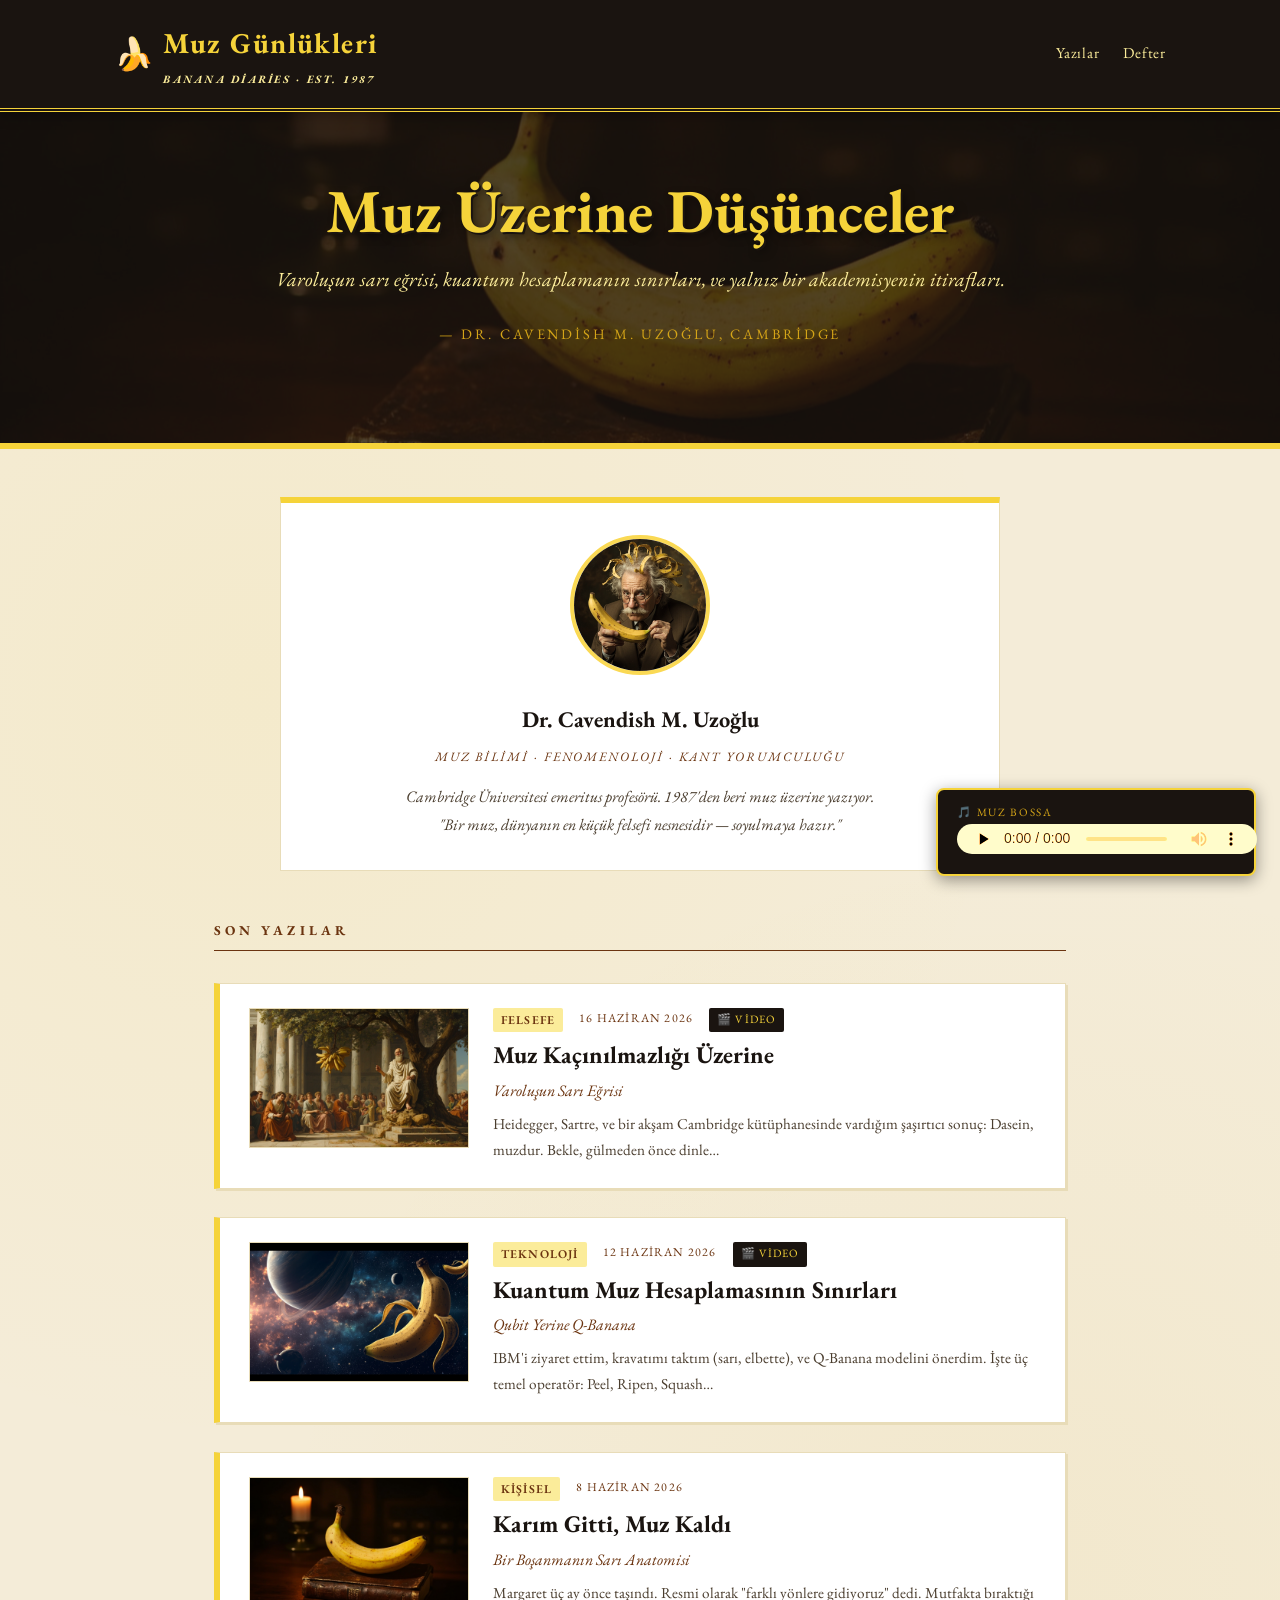
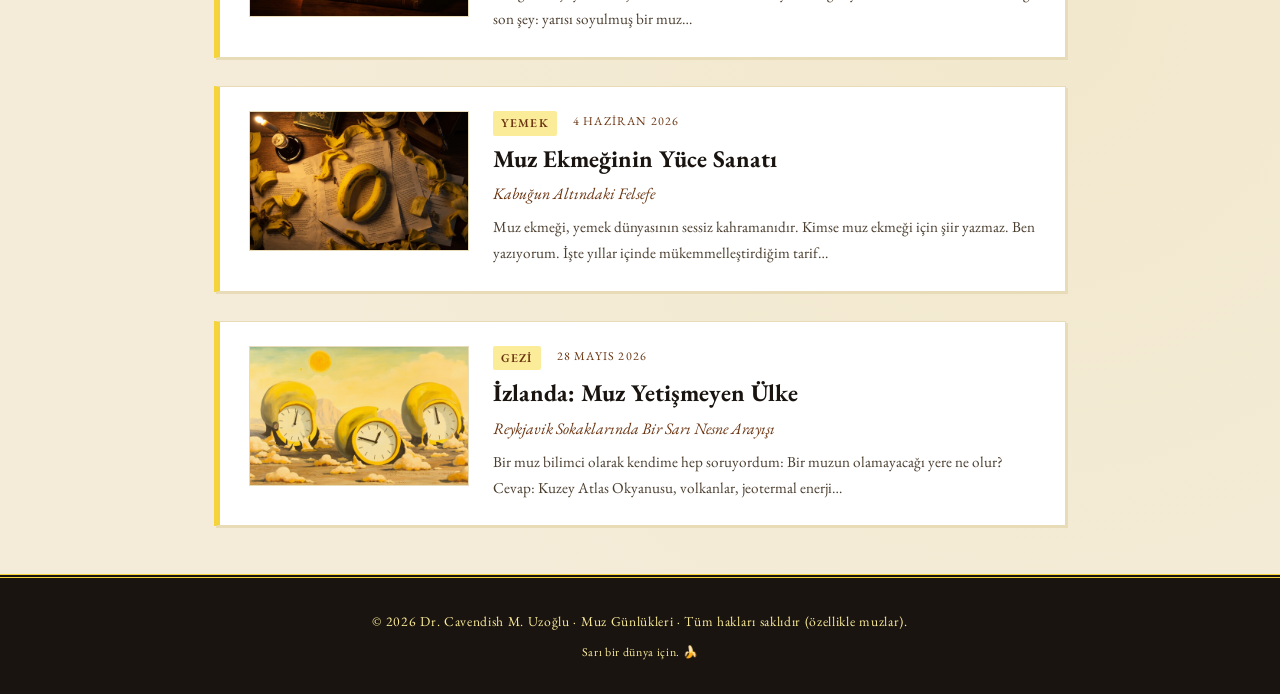
==== index.html @ 1e7019b2 "deploy: Muz Gunlukleri (Banana Diaries) initial site - 5 posts: philosophy, technology, personal, fo" ====
<!DOCTYPE html>
<html lang="tr">
<head>
  <meta charset="UTF-8" />
  <meta name="viewport" content="width=device-width, initial-scale=1.0" />
  <title>Muz Günlükleri — Dr. Cavendish M. Uzoğlu</title>
  <meta name="description" content="Dr. Cavendish M. Uzoğlu'nun muz üzerine felsefi, teknik ve kişisel yazıları." />
  <link rel="preconnect" href="https://fonts.googleapis.com" />
  <link rel="preconnect" href="https://fonts.gstatic.com" crossorigin />
  <link href="https://fonts.googleapis.com/css2?family=EB+Garamond:ital,wght@0,400;0,600;0,700;1,400&family=Inter:wght@400;500;600&display=swap" rel="stylesheet" />
  <link rel="stylesheet" href="styles.css" />
  <link rel="icon" href="data:image/svg+xml,%3Csvg xmlns='http://www.w3.org/2000/svg' viewBox='0 0 100 100'%3E%3Ctext y='.9em' font-size='90'%3E🍌%3C/text%3E%3C/svg%3E" />
</head>
<body>

  <header class="site-header">
    <div class="header-inner">
      <a href="index.html" class="brand">
        <span class="brand-icon">🍌</span>
        <span>
          Muz Günlükleri
          <span class="brand-sub">Banana Diaries · est. 1987</span>
        </span>
      </a>
      <nav class="nav">
        <a href="index.html">Yazılar</a>
        <a href="https://github.com/Reoxyus" target="_blank" rel="noopener">Defter</a>
      </nav>
    </div>
  </header>

  <section class="hero">
    <div class="hero-inner">
      <h1>Muz Üzerine Düşünceler</h1>
      <p>Varoluşun sarı eğrisi, kuantum hesaplamanın sınırları, ve yalnız bir akademisyenin itirafları.</p>
      <span class="author">— Dr. Cavendish M. Uzoğlu, Cambridge</span>
    </div>
  </section>

  <section class="intro">
    <img src="assets/images/portrait_001.jpg" alt="Dr. Cavendish M. Uzoğlu" class="portrait" />
    <h2>Dr. Cavendish M. Uzoğlu</h2>
    <p class="credentials">Muz Bilimi · Fenomenoloji · Kant Yorumculuğu</p>
    <p>Cambridge Üniversitesi emeritus profesörü. 1987'den beri muz üzerine yazıyor. <br />
    "Bir muz, dünyanın en küçük felsefi nesnesidir — soyulmaya hazır."</p>
  </section>

  <main class="posts">
    <h3 class="section-title">Son Yazılar</h3>

    <a class="post-card" href="posts/on-the-ineluctable-banana.html">
      <img class="thumb" src="assets/images/philosophy_001.jpg" alt="" />
      <div>
        <div class="meta">
          <span class="tag">Felsefe</span>
          <span>16 Haziran 2026</span>
          <span class="badge-video">🎬 video</span>
        </div>
        <h2>Muz Kaçınılmazlığı Üzerine</h2>
        <p class="subtitle">Varoluşun Sarı Eğrisi</p>
        <p class="excerpt">Heidegger, Sartre, ve bir akşam Cambridge kütüphanesinde vardığım şaşırtıcı sonuç: Dasein, muzdur. Bekle, gülmeden önce dinle…</p>
      </div>
    </a>

    <a class="post-card" href="posts/quantum-banana-computing.html">
      <img class="thumb" src="assets/images/cosmic_001.jpg" alt="" />
      <div>
        <div class="meta">
          <span class="tag">Teknoloji</span>
          <span>12 Haziran 2026</span>
          <span class="badge-video">🎬 video</span>
        </div>
        <h2>Kuantum Muz Hesaplamasının Sınırları</h2>
        <p class="subtitle">Qubit Yerine Q-Banana</p>
        <p class="excerpt">IBM'i ziyaret ettim, kravatımı taktım (sarı, elbette), ve Q-Banana modelini önerdim. İşte üç temel operatör: Peel, Ripen, Squash…</p>
      </div>
    </a>

    <a class="post-card" href="posts/my-wife-left-me-and-the-banana-stayed.html">
      <img class="thumb" src="assets/images/hero_001.jpg" alt="" />
      <div>
        <div class="meta">
          <span class="tag">Kişisel</span>
          <span>8 Haziran 2026</span>
        </div>
        <h2>Karım Gitti, Muz Kaldı</h2>
        <p class="subtitle">Bir Boşanmanın Sarı Anatomisi</p>
        <p class="excerpt">Margaret üç ay önce taşındı. Resmi olarak "farklı yönlere gidiyoruz" dedi. Mutfakta bıraktığı son şey: yarısı soyulmuş bir muz…</p>
      </div>
    </a>

    <a class="post-card" href="posts/the-sublime-art-of-banana-bread.html">
      <img class="thumb" src="assets/images/desk_001.jpg" alt="" />
      <div>
        <div class="meta">
          <span class="tag">Yemek</span>
          <span>4 Haziran 2026</span>
        </div>
        <h2>Muz Ekmeğinin Yüce Sanatı</h2>
        <p class="subtitle">Kabuğun Altındaki Felsefe</p>
        <p class="excerpt">Muz ekmeği, yemek dünyasının sessiz kahramanıdır. Kimse muz ekmeği için şiir yazmaz. Ben yazıyorum. İşte yıllar içinde mükemmelleştirdiğim tarif…</p>
      </div>
    </a>

    <a class="post-card" href="posts/iceland-where-bananas-do-not-grow.html">
      <img class="thumb" src="assets/images/surreal_001.jpg" alt="" />
      <div>
        <div class="meta">
          <span class="tag">Gezi</span>
          <span>28 Mayıs 2026</span>
        </div>
        <h2>İzlanda: Muz Yetişmeyen Ülke</h2>
        <p class="subtitle">Reykjavik Sokaklarında Bir Sarı Nesne Arayışı</p>
        <p class="excerpt">Bir muz bilimci olarak kendime hep soruyordum: Bir muzun olamayacağı yere ne olur? Cevap: Kuzey Atlas Okyanusu, volkanlar, jeotermal enerji…</p>
      </div>
    </a>
  </main>

  <div class="audio-dock" id="dock">
    <div>
      <span class="now-playing">🎵 Muz Bossa</span>
      <audio controls preload="none" src="assets/music/banana-bossa.mp3"></audio>
    </div>
  </div>

  <footer class="site-footer">
    <p>© 2026 Dr. Cavendish M. Uzoğlu · Muz Günlükleri · Tüm hakları saklıdır (özellikle muzlar).</p>
    <p style="margin-top: 0.5rem; font-size: 0.75rem;">Sarı bir dünya için. 🍌</p>
  </footer>

</body>
</html>
---- styles.css ----
/* ========================================
   MUZ GÜNLÜKLERİ — Stil Dosyası
   Tasarım: Dr. C. M. U. atölye stili
   ======================================== */

:root {
  --banana-yellow: #f5d33a;
  --banana-deep: #d4a418;
  --banana-pale: #fbec9a;
  --ink-black: #1a1410;
  --paper: #f4ecd8;
  --paper-dark: #e8dcb8;
  --accent: #6b3410;
  --serif: 'EB Garamond', 'Garamond', 'Georgia', serif;
  --sans: 'Inter', -apple-system, sans-serif;
}

* { box-sizing: border-box; margin: 0; padding: 0; }

html { scroll-behavior: smooth; }

body {
  font-family: var(--serif);
  background: var(--paper);
  color: var(--ink-black);
  line-height: 1.7;
  background-image:
    radial-gradient(circle at 20% 30%, rgba(245, 211, 58, 0.08) 0%, transparent 40%),
    radial-gradient(circle at 80% 70%, rgba(212, 164, 24, 0.06) 0%, transparent 40%);
  min-height: 100vh;
}

/* === HEADER === */
.site-header {
  background: var(--ink-black);
  color: var(--banana-yellow);
  padding: 1.2rem 0;
  border-bottom: 4px double var(--banana-yellow);
  position: sticky;
  top: 0;
  z-index: 100;
  box-shadow: 0 4px 12px rgba(0,0,0,0.3);
}

.header-inner {
  max-width: 1100px;
  margin: 0 auto;
  padding: 0 1.5rem;
  display: flex;
  align-items: center;
  justify-content: space-between;
  flex-wrap: wrap;
  gap: 1rem;
}

.brand {
  font-family: var(--serif);
  font-size: 1.8rem;
  font-weight: 700;
  letter-spacing: 0.05em;
  text-decoration: none;
  color: var(--banana-yellow);
  display: flex;
  align-items: center;
  gap: 0.5rem;
}

.brand-icon {
  font-size: 2rem;
  display: inline-block;
  animation: wiggle 4s ease-in-out infinite;
}

@keyframes wiggle {
  0%, 100% { transform: rotate(-5deg); }
  50% { transform: rotate(5deg); }
}

.brand-sub {
  font-size: 0.7rem;
  color: var(--banana-pale);
  font-style: italic;
  display: block;
  letter-spacing: 0.2em;
  text-transform: uppercase;
  margin-top: 2px;
}

.nav { display: flex; gap: 1.5rem; }
.nav a {
  color: var(--banana-pale);
  text-decoration: none;
  font-size: 0.95rem;
  letter-spacing: 0.05em;
  transition: color 0.2s;
  border-bottom: 1px dotted transparent;
}
.nav a:hover { color: var(--banana-yellow); border-bottom-color: var(--banana-yellow); }

/* === HERO === */
.hero {
  background: var(--ink-black);
  color: var(--paper);
  padding: 4rem 1.5rem 6rem;
  text-align: center;
  position: relative;
  overflow: hidden;
  border-bottom: 6px solid var(--banana-yellow);
}

.hero::before {
  content: "";
  position: absolute;
  inset: 0;
  background-image: url('assets/images/hero_001.jpg');
  background-size: cover;
  background-position: center;
  opacity: 0.25;
  animation: heroPan 30s ease-in-out infinite alternate;
}

@keyframes heroPan {
  0%   { transform: scale(1) translate(0, 0); }
  100% { transform: scale(1.1) translate(-2%, 1%); }
}

.hero-inner {
  position: relative;
  z-index: 1;
  max-width: 800px;
  margin: 0 auto;
}

.hero h1 {
  font-size: clamp(2.2rem, 5vw, 3.8rem);
  font-weight: 700;
  line-height: 1.15;
  margin-bottom: 1rem;
  color: var(--banana-yellow);
  text-shadow: 2px 2px 0 var(--ink-black), 4px 4px 8px rgba(0,0,0,0.5);
}

.hero p {
  font-size: 1.25rem;
  font-style: italic;
  color: var(--banana-pale);
  margin-bottom: 1.5rem;
}

.hero .author {
  font-size: 0.9rem;
  letter-spacing: 0.2em;
  text-transform: uppercase;
  color: var(--banana-deep);
}

/* === POST LIST === */
.posts {
  max-width: 900px;
  margin: 3rem auto;
  padding: 0 1.5rem;
}

.section-title {
  font-size: 0.85rem;
  letter-spacing: 0.3em;
  text-transform: uppercase;
  color: var(--accent);
  border-bottom: 1px solid var(--accent);
  padding-bottom: 0.5rem;
  margin-bottom: 2rem;
}

.post-card {
  background: white;
  border: 1px solid var(--paper-dark);
  border-left: 6px solid var(--banana-yellow);
  padding: 1.5rem 1.8rem;
  margin-bottom: 1.8rem;
  display: grid;
  grid-template-columns: 220px 1fr;
  gap: 1.5rem;
  transition: all 0.3s ease;
  text-decoration: none;
  color: inherit;
  box-shadow: 2px 2px 0 var(--paper-dark);
}

.post-card:hover {
  transform: translate(-2px, -2px);
  box-shadow: 6px 6px 0 var(--banana-yellow);
  border-left-color: var(--banana-deep);
}

.post-card .thumb {
  width: 100%;
  height: 140px;
  object-fit: cover;
  border: 1px solid var(--paper-dark);
}

.post-card .meta {
  display: flex;
  gap: 1rem;
  font-size: 0.75rem;
  color: var(--accent);
  letter-spacing: 0.1em;
  text-transform: uppercase;
  margin-bottom: 0.5rem;
}

.post-card .tag {
  background: var(--banana-pale);
  color: var(--accent);
  padding: 2px 8px;
  border-radius: 2px;
  font-weight: 600;
}

.post-card .badge-video {
  background: var(--ink-black);
  color: var(--banana-yellow);
  padding: 2px 8px;
  border-radius: 2px;
  font-size: 0.7rem;
  letter-spacing: 0.1em;
}

.post-card h2 {
  font-size: 1.5rem;
  margin-bottom: 0.4rem;
  color: var(--ink-black);
  line-height: 1.25;
}

.post-card .subtitle {
  font-style: italic;
  color: var(--accent);
  font-size: 1rem;
  margin-bottom: 0.5rem;
}

.post-card .excerpt {
  color: #4a3d2e;
  font-size: 0.95rem;
}

@media (max-width: 600px) {
  .post-card { grid-template-columns: 1fr; }
  .post-card .thumb { height: 180px; }
}

/* === SINGLE POST === */
.post-page {
  max-width: 720px;
  margin: 0 auto;
  padding: 3rem 1.5rem 4rem;
  background: white;
  border-left: 1px solid var(--paper-dark);
  border-right: 1px solid var(--paper-dark);
  box-shadow: 0 0 30px rgba(0,0,0,0.06);
}

.post-hero {
  width: 100%;
  height: 320px;
  object-fit: cover;
  margin-bottom: 2rem;
  border: 1px solid var(--paper-dark);
  filter: sepia(0.15);
}

.post-page h1 {
  font-size: 2.4rem;
  line-height: 1.2;
  margin-bottom: 0.4rem;
  color: var(--ink-black);
}

.post-page .subtitle {
  font-size: 1.2rem;
  font-style: italic;
  color: var(--accent);
  margin-bottom: 1.5rem;
}

.post-meta {
  font-size: 0.8rem;
  color: var(--accent);
  letter-spacing: 0.15em;
  text-transform: uppercase;
  border-top: 1px solid var(--paper-dark);
  border-bottom: 1px solid var(--paper-dark);
  padding: 0.7rem 0;
  margin-bottom: 2rem;
  display: flex;
  gap: 1.5rem;
  flex-wrap: wrap;
}

.post-body {
  font-size: 1.1rem;
  line-height: 1.85;
  color: #2a201a;
}

.post-body h2 {
  font-size: 1.5rem;
  margin: 2rem 0 0.8rem;
  color: var(--ink-black);
  border-bottom: 2px solid var(--banana-yellow);
  padding-bottom: 0.3rem;
}

.post-body h3 {
  font-size: 1.2rem;
  margin: 1.5rem 0 0.5rem;
  color: var(--accent);
}

.post-body p { margin-bottom: 1.2rem; }

.post-body ul, .post-body ol {
  margin: 0 0 1.2rem 1.5rem;
}

.post-body li { margin-bottom: 0.4rem; }

.post-body table {
  width: 100%;
  border-collapse: collapse;
  margin: 1.5rem 0;
  font-size: 0.95rem;
}

.post-body th, .post-body td {
  border: 1px solid var(--paper-dark);
  padding: 0.5rem 0.8rem;
  text-align: left;
}

.post-body th {
  background: var(--banana-pale);
  color: var(--accent);
}

.post-body code {
  background: var(--paper);
  padding: 2px 6px;
  border-radius: 3px;
  font-family: 'Courier New', monospace;
  font-size: 0.95em;
}

.post-body blockquote {
  border-left: 4px solid var(--banana-deep);
  padding: 0.5rem 1.2rem;
  margin: 1.5rem 0;
  font-style: italic;
  color: var(--accent);
  background: var(--paper);
}

.post-back {
  display: inline-block;
  margin-bottom: 1.5rem;
  color: var(--accent);
  text-decoration: none;
  font-size: 0.9rem;
  letter-spacing: 0.1em;
  border-bottom: 1px dotted var(--accent);
}
.post-back:hover { color: var(--banana-deep); }

.post-signature {
  margin-top: 3rem;
  padding-top: 1.5rem;
  border-top: 2px solid var(--banana-yellow);
  font-style: italic;
  color: var(--accent);
  text-align: right;
  font-size: 0.95rem;
}

/* === AUDIO PLAYER (sticky bottom) === */
.audio-dock {
  position: fixed;
  bottom: 1.5rem;
  right: 1.5rem;
  background: var(--ink-black);
  color: var(--banana-yellow);
  padding: 0.8rem 1.2rem;
  border: 2px solid var(--banana-yellow);
  border-radius: 8px;
  box-shadow: 0 4px 16px rgba(0,0,0,0.4);
  display: flex;
  align-items: center;
  gap: 0.7rem;
  z-index: 50;
  font-size: 0.85rem;
  max-width: 320px;
}

.audio-dock audio {
  height: 30px;
  filter: sepia(1) saturate(2) hue-rotate(-10deg);
}

.audio-dock .now-playing {
  font-size: 0.7rem;
  letter-spacing: 0.15em;
  text-transform: uppercase;
  color: var(--banana-deep);
  display: block;
  margin-bottom: 2px;
}

@media (max-width: 500px) {
  .audio-dock {
    bottom: 0; right: 0; left: 0;
    border-radius: 0;
    max-width: 100%;
    justify-content: center;
  }
}

/* === FOOTER === */
.site-footer {
  background: var(--ink-black);
  color: var(--banana-pale);
  padding: 2rem 1.5rem;
  text-align: center;
  font-size: 0.85rem;
  letter-spacing: 0.05em;
  border-top: 4px double var(--banana-yellow);
}

.site-footer a {
  color: var(--banana-yellow);
  text-decoration: none;
  border-bottom: 1px dotted var(--banana-yellow);
}

/* === ABOUT/INTRO block on home === */
.intro {
  max-width: 720px;
  margin: 3rem auto 0;
  padding: 2rem 1.5rem;
  background: white;
  border: 1px solid var(--paper-dark);
  border-top: 6px solid var(--banana-yellow);
  text-align: center;
}

.intro .portrait {
  width: 140px;
  height: 140px;
  border-radius: 50%;
  object-fit: cover;
  border: 4px solid var(--banana-yellow);
  margin-bottom: 1rem;
  filter: sepia(0.2);
}

.intro h2 {
  font-size: 1.4rem;
  margin-bottom: 0.5rem;
  color: var(--ink-black);
}

.intro .credentials {
  font-size: 0.8rem;
  letter-spacing: 0.15em;
  text-transform: uppercase;
  color: var(--accent);
  margin-bottom: 1rem;
}

.intro p {
  font-style: italic;
  color: #4a3d2e;
}

/* === POST VIDEO === */
.post-video {
  width: 100%;
  max-width: 720px;
  margin: 0 auto 2rem;
  display: block;
  background: var(--ink-black);
  border: 1px solid var(--paper-dark);
  box-shadow: 0 4px 16px rgba(0,0,0,0.15);
  border-radius: 2px;
}

.video-caption {
  text-align: center;
  font-size: 0.85rem;
  font-style: italic;
  color: var(--accent);
  margin: -1.2rem 0 2.5rem;
  letter-spacing: 0.05em;
}

.video-caption::before {
  content: "🎬 ";
}

/* print-friendly */
@media print {
  .site-header, .audio-dock, .site-footer, .post-back, .post-video { display: none; }
  body { background: white; }
  .post-page { box-shadow: none; border: none; }
}
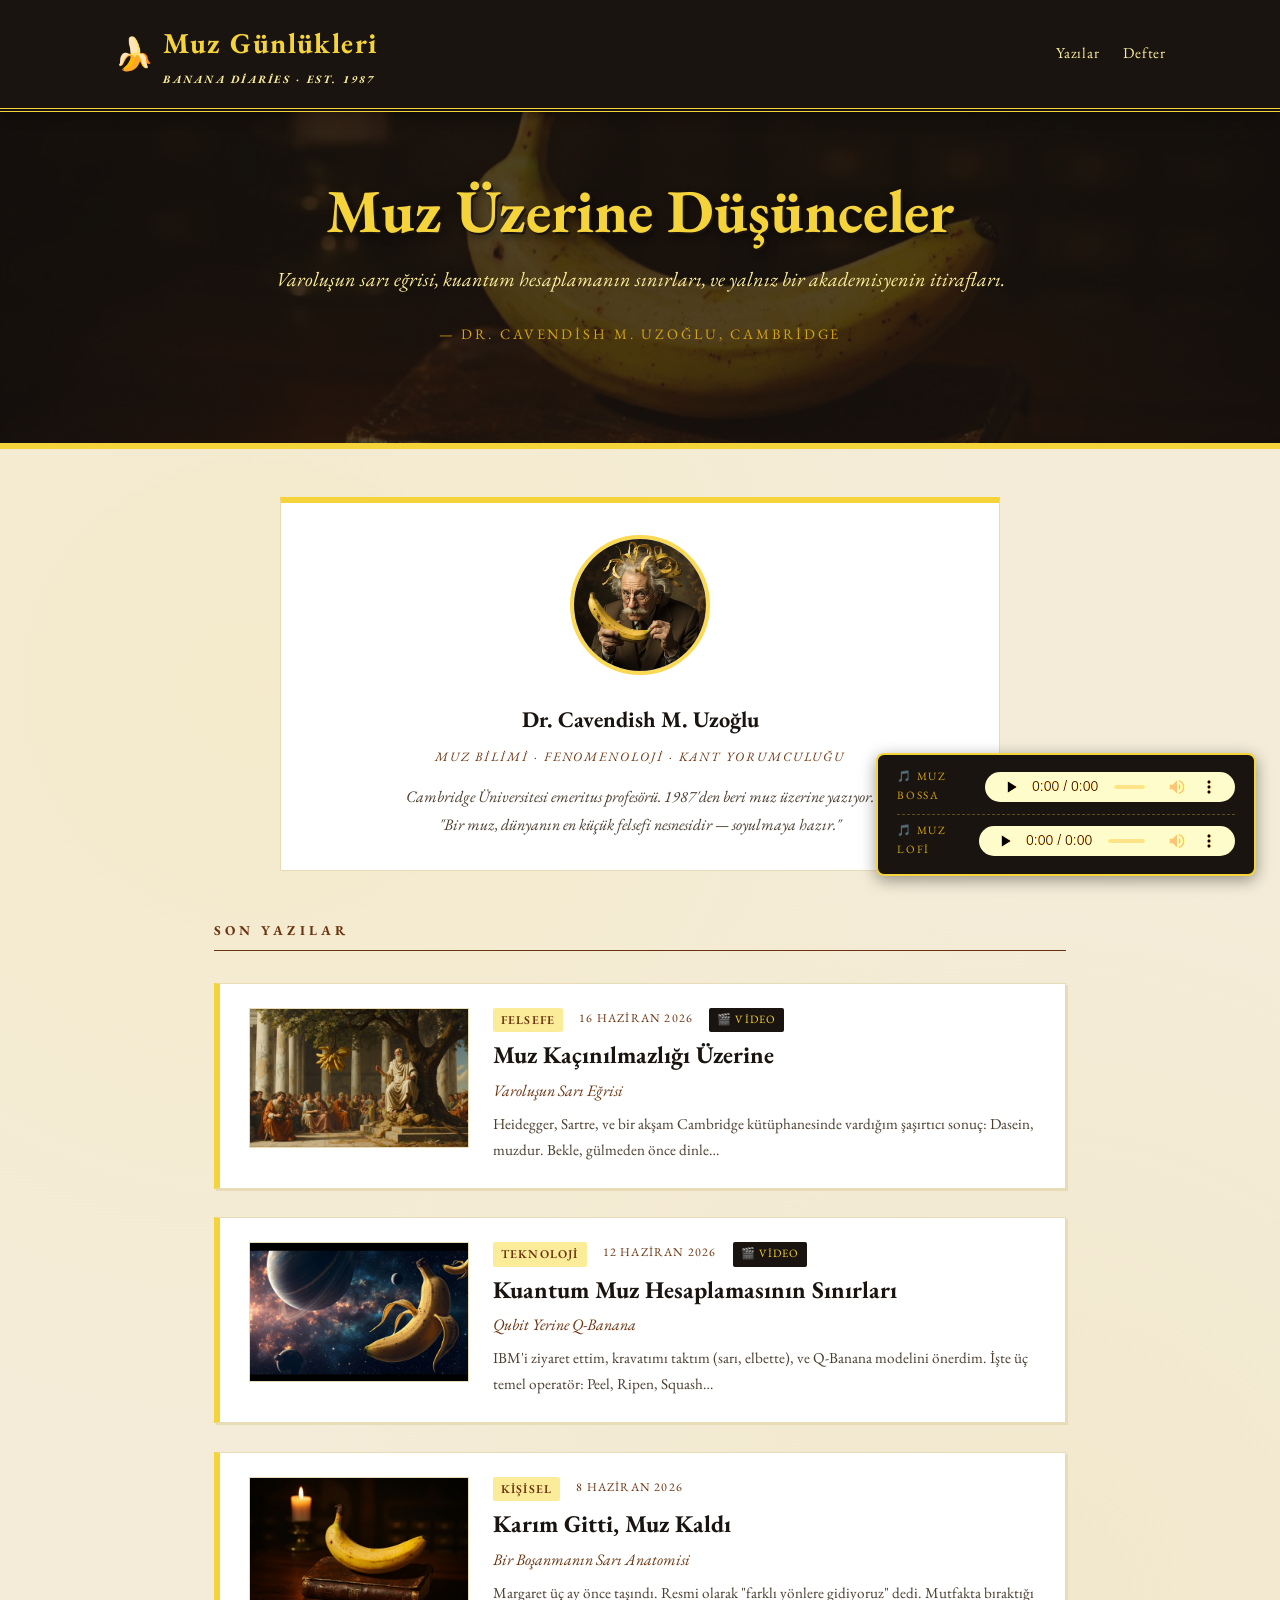
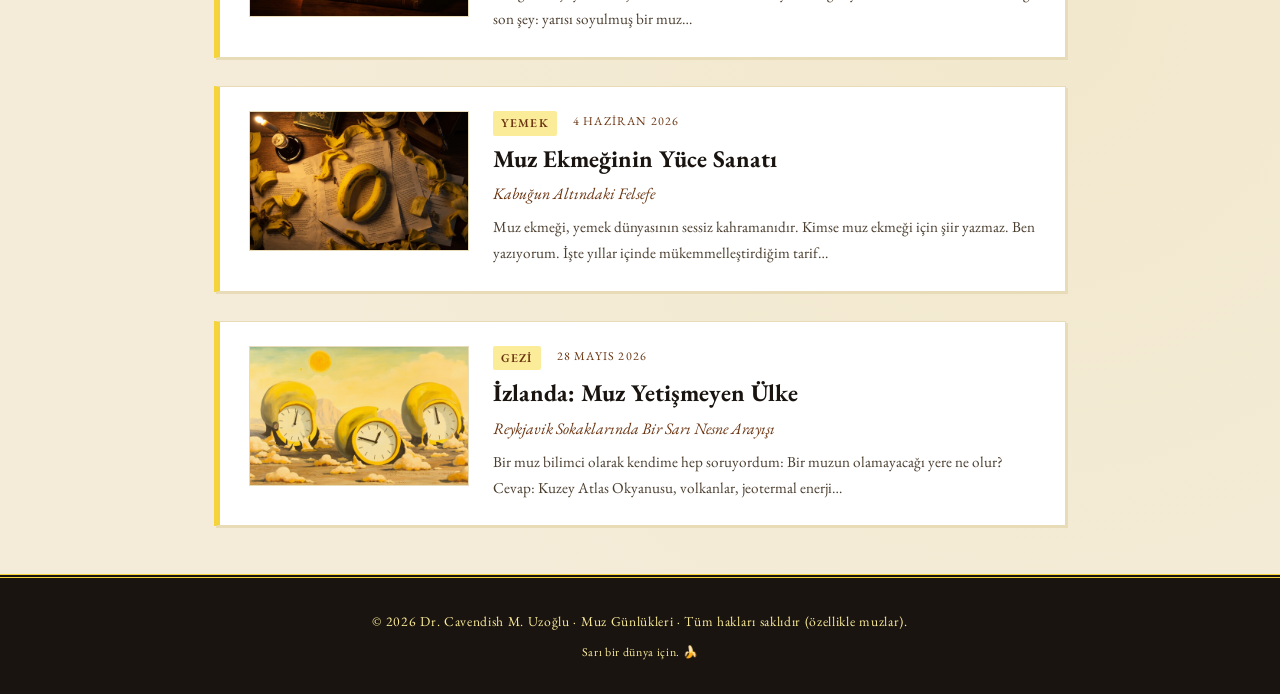
==== commit 8a9fcf0b: "fix: 2 songs in audio dock on every page Tum 6 sayfada Muz Bossa + Muz Lofi 2 ayri player. CSS dock-" ====
--- a/index.html
+++ b/index.html
@@ -116,10 +116,16 @@
     </a>
   </main>
 
-  <div class="audio-dock" id="dock">
-    <div>
-      <span class="now-playing">🎵 Muz Bossa</span>
-      <audio controls preload="none" src="assets/music/banana-bossa.mp3"></audio>
+  <div class="audio-dock">
+    <div class="dock-row">
+      <div>
+        <span class="now-playing">🎵 Muz Bossa</span>
+        <audio controls preload="none" src="assets/music/banana-bossa.mp3"></audio>
+      </div>
+      <div>
+        <span class="now-playing">🎵 Muz Lofi</span>
+        <audio controls preload="none" src="assets/music/banana-lofi.mp3"></audio>
+      </div>
     </div>
   </div>
 
--- a/styles.css
+++ b/styles.css
@@ -398,7 +398,25 @@
   gap: 0.7rem;
   z-index: 50;
   font-size: 0.85rem;
-  max-width: 320px;
+  max-width: 380px;
+}
+
+.dock-row {
+  display: flex;
+  flex-direction: column;
+  gap: 0.4rem;
+  width: 100%;
+}
+
+.dock-row > div {
+  display: flex;
+  align-items: center;
+  gap: 0.5rem;
+}
+
+.dock-row > div:first-child {
+  padding-bottom: 0.4rem;
+  border-bottom: 1px dashed rgba(245, 211, 58, 0.3);
 }
 
 .audio-dock audio {
